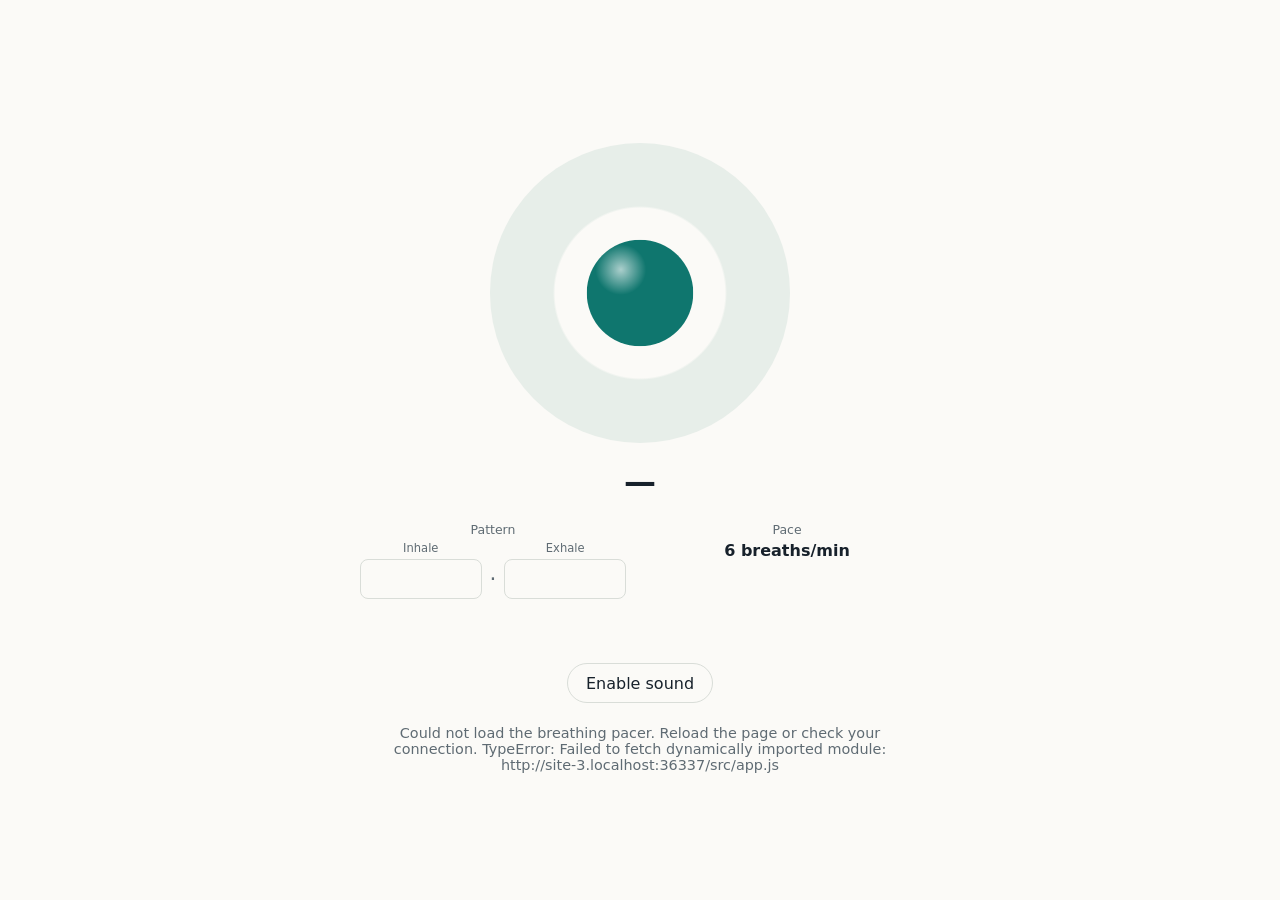
==== src/ui.html @ cf0b2e06 "rust-pwa: Rewrite the breathing pacer in Rust" ====
<!doctype html>
<html lang="en">
  <head>
    <meta charset="utf-8" />
    <meta name="viewport" content="width=device-width, initial-scale=1" />
    <meta
      name="description"
      content="A simple paced breathing PWA for calm, conscious breathing sessions."
    />
    <meta name="theme-color" content="#0f766e" />
    <title>Breath</title>
    <link rel="manifest" href="./manifest.webmanifest" />
    <link rel="icon" href="./icon.svg" type="image/svg+xml" />
    <link rel="apple-touch-icon" href="./icon-192.png" />
    <style>
      /* The author's original style.css, inline. `build.rs` copies this file
         into `dist/index.html` byte for byte, so an external stylesheet would
         be a second file in `dist/`, a second request, and a second thing the
         service worker has to keep alive for no gain.

         Two things Rust does not touch, and must not: the light and dark
         palettes and the reduced-motion rule. `prefers-color-scheme` is
         honoured here rather than read from Rust, because the orb is coloured
         by the custom property `var(--phase-color)`, which resolves against
         whichever set of values the stylesheet has in force. */
      :root {
        color-scheme: light dark;
        --inhale: #0f766e;
        --exhale: #d97706;
        --progress: #7d8b84;
        --background: #fbfaf7;
        --surface-muted: #e7eee9;
        --border: #d9ddd8;
        --text: #17212b;
        --muted: #5f6b73;
      }

      * {
        box-sizing: border-box;
      }

      html {
        min-height: 100%;
      }

      body {
        min-height: 100vh;
        margin: 0;
        background: var(--background);
        color: var(--text);
        font-family:
          Inter,
          ui-sans-serif,
          system-ui,
          -apple-system,
          BlinkMacSystemFont,
          "Segoe UI",
          sans-serif;
      }

      button,
      input {
        font: inherit;
      }

      button:focus-visible,
      input:focus-visible {
        outline: 3px solid #2563eb;
        outline-offset: 3px;
      }

      /* Kept from the original: a click on a number box should not select the
         label or start a drag, and the boxes are the only thing a user taps
         repeatedly while breathing. */
      button,
      input {
        touch-action: manipulation;
      }

      button {
        cursor: pointer;
      }

      .app-shell {
        width: min(100% - 32px, 560px);
        min-height: 100vh;
        margin: 0 auto;
        display: grid;
        gap: 20px;
        align-items: center;
        padding: 32px 0;
      }

      .pacer {
        display: grid;
        gap: 22px;
        justify-items: center;
        padding-top: 16px;
        text-align: center;
      }

      p {
        margin: 0;
      }

      .metrics span,
      .validation-message {
        color: var(--muted);
      }

      .breath-stage {
        min-height: 300px;
        display: grid;
        place-items: center;
      }

      .breath-ring {
        width: min(70vw, 300px);
        aspect-ratio: 1;
        display: grid;
        place-items: center;
        border-radius: 50%;
        background:
          radial-gradient(circle, var(--background) 0 40%, transparent 41%),
          conic-gradient(
            from -90deg,
            var(--progress) var(--phase-progress, 0%),
            var(--surface-muted) 0
          );
      }

      .breath-orb {
        width: 48%;
        aspect-ratio: 1;
        border-radius: 50%;
        background:
          radial-gradient(circle at 32% 28%, rgb(255 255 255 / 65%), transparent 24%),
          var(--phase-color, var(--inhale));
        transform: scale(var(--orb-scale, 0.74));
        transition:
          transform 160ms linear,
          background-color 160ms linear;
      }

      .phase-label {
        font-size: 2rem;
        font-weight: 700;
        line-height: 1.1;
      }

      .sound-button {
        min-height: 40px;
        border: 1px solid var(--border);
        border-radius: 999px;
        background: transparent;
        color: var(--text);
        cursor: pointer;
        padding: 8px 18px;
      }

      /* The button reports "Sound enabled" and stops accepting clicks, so it
         has to look like it. Not a change from the original's behaviour, only
         from its absence of a style. */
      .sound-button:disabled {
        opacity: 0.55;
        cursor: default;
      }

      .metrics {
        display: grid;
        grid-template-columns: repeat(2, minmax(0, 1fr));
        gap: 28px;
        width: 100%;
        text-align: center;
      }

      .metrics div {
        min-width: 0;
      }

      .metrics > div > span,
      .metrics strong {
        display: block;
      }

      .metrics > div > span {
        margin-bottom: 4px;
        font-size: 0.78rem;
      }

      .metrics strong {
        overflow-wrap: anywhere;
        font-size: 1rem;
        font-weight: 650;
      }

      .pattern-inputs {
        display: grid;
        grid-template-columns: minmax(0, 1fr) auto minmax(0, 1fr);
        gap: 8px;
        align-items: end;
      }

      .pattern-separator {
        color: var(--progress);
        font-size: 1.35rem;
        line-height: 40px;
      }

      label {
        display: grid;
        gap: 4px;
        min-width: 0;
        color: var(--muted);
        font-size: 0.72rem;
      }

      input {
        width: 100%;
        min-height: 40px;
        border: 1px solid var(--border);
        border-radius: 8px;
        background: transparent;
        color: var(--text);
        padding: 8px;
        text-align: center;
      }

      .validation-message {
        min-height: 1.4em;
        font-size: 0.9rem;
      }

      @media (max-width: 820px) {
        .app-shell {
          align-items: start;
        }
      }

      @media (max-width: 560px) {
        .app-shell {
          width: min(100% - 20px, 1040px);
          padding: 12px 0;
          gap: 12px;
        }

        .pacer {
          padding-inline: 0;
        }

        .breath-stage {
          min-height: 220px;
        }

        .phase-label {
          font-size: 1.75rem;
        }

        .metrics {
          grid-template-columns: 1fr;
        }
      }

      /* The orb stops easing and snaps between the values Rust writes. Nothing
         else moves on this page, so this is the whole of the reduced-motion
         treatment — the same rule, and the same reason, as the original. */
      @media (prefers-reduced-motion: reduce) {
        .breath-orb {
          transition: none;
        }
      }

      @media (prefers-color-scheme: dark) {
        :root {
          --inhale: #2dd4bf;
          --exhale: #f59e0b;
          --progress: #8d9a93;
          --background: #121714;
          --surface-muted: #26312d;
          --border: #3a4742;
          --text: #f4f7f5;
          --muted: #b8c3be;
        }
      }
    </style>
  </head>
  <body>
    <main class="app-shell">
      <section class="pacer" aria-label="Breathing pacer">
        <div class="breath-stage" aria-hidden="true">
          <div id="breath-ring" class="breath-ring">
            <div id="breath-orb" class="breath-orb"></div>
          </div>
        </div>

        <div class="readout" role="status" aria-live="polite">
          <p id="phase-label" class="phase-label">Inhale</p>
        </div>

        <div class="metrics" aria-label="Session details">
          <div>
            <span>Pattern</span>
            <div class="pattern-inputs">
              <label>
                <span>Inhale</span>
                <input
                  id="inhale-input"
                  type="number"
                  inputmode="numeric"
                  min="3"
                  max="10"
                  step="1"
                  autocomplete="off"
                />
              </label>
              <span class="pattern-separator" aria-hidden="true">·</span>
              <label>
                <span>Exhale</span>
                <input
                  id="exhale-input"
                  type="number"
                  inputmode="numeric"
                  min="3"
                  max="12"
                  step="1"
                  autocomplete="off"
                />
              </label>
            </div>
          </div>
          <div>
            <span>Pace</span>
            <strong id="pace-label">6 breaths/min</strong>
          </div>
        </div>

        <!-- One live region, kept in the DOM and emptied rather than hidden:
             a region that is removed stops being announced, so a pattern
             corrected back to valid would leave the old sentence on screen for
             a screen reader. Rust sets this to "" the moment the pattern is
             valid again. -->
        <p id="validation-message" class="validation-message" role="status" aria-live="polite"></p>

        <button id="sound-button" class="sound-button" type="button">
          Enable sound
        </button>
      </section>
    </main>
    <noscript>Breath needs JavaScript enabled to load the Rust WebAssembly application.</noscript>
    <script type="module">
      import('./app.js').then(m => m.default()).catch(error => { document.getElementById('phase-label').textContent = '—'; const message = document.createElement('p'); message.className = 'validation-message'; message.setAttribute('role', 'alert'); message.textContent = 'Could not load the breathing pacer. Reload the page or check your connection. ' + error; document.querySelector('.pacer').append(message); });
    </script>
  </body>
</html>
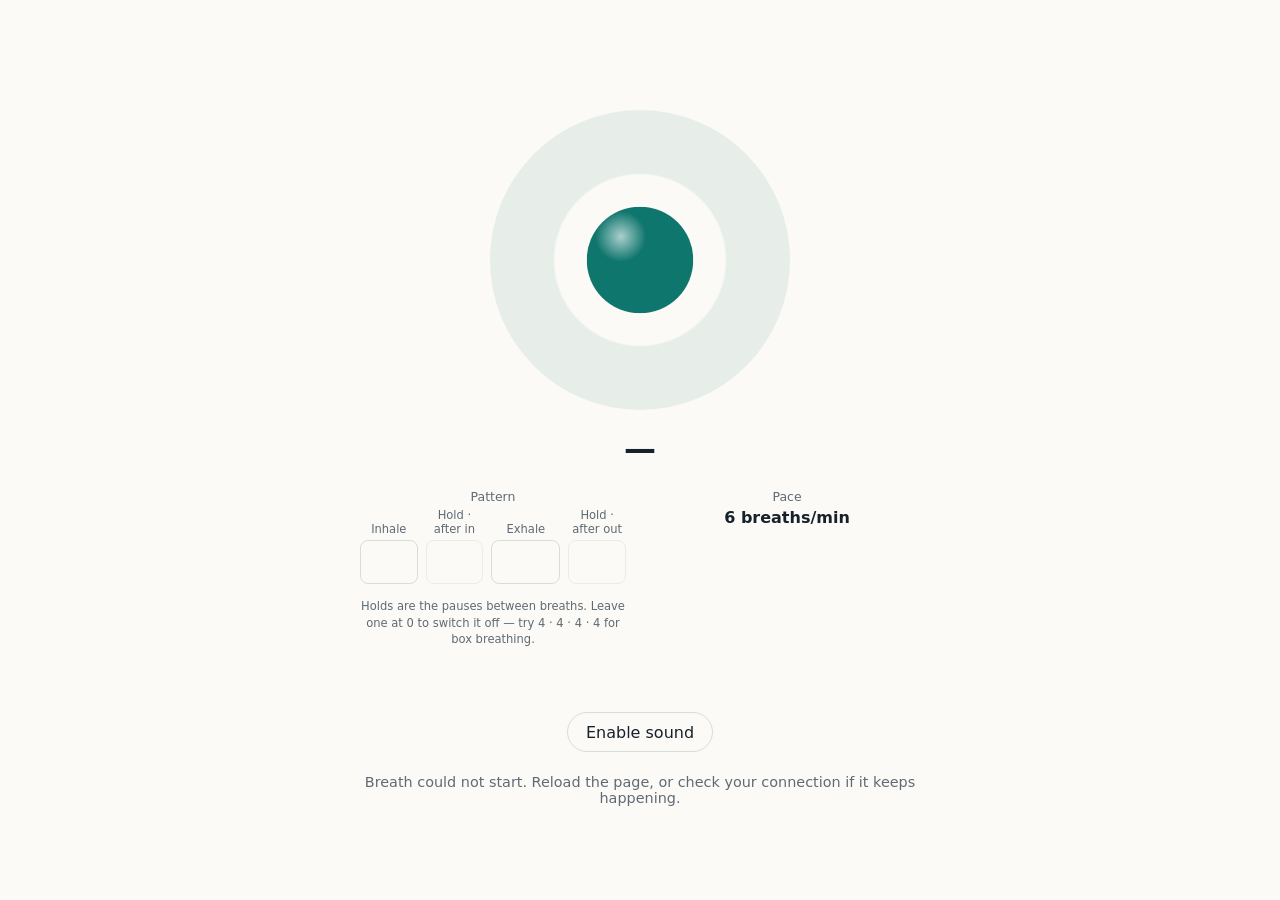
==== commit 4be8b2bc: "rust-pwa-hold: rust-pwa: Keep implementation vocabulary out of the interface" ====
--- a/src/ui.html
+++ b/src/ui.html
@@ -3,9 +3,13 @@
   <head>
     <meta charset="utf-8" />
     <meta name="viewport" content="width=device-width, initial-scale=1" />
+    <!-- The description is read by search engines and shown as the link text's
+         blurb, so it is written for someone deciding whether to open the page.
+         "PWA" is a term for developers and installers, not for the people this
+         line is for. -->
     <meta
       name="description"
-      content="A simple paced breathing PWA for calm, conscious breathing sessions."
+      content="A paced breathing timer for calm, conscious breathing sessions. Set an inhale and an exhale in seconds, follow the ring, and hear a tone at each change of phase."
     />
     <meta name="theme-color" content="#0f766e" />
     <title>Breath</title>
@@ -27,6 +31,10 @@
         color-scheme: light dark;
         --inhale: #0f766e;
         --exhale: #d97706;
+        /* A hold is neither colour. Deliberately desaturated and lighter than
+           both moving phases, so "not breathing right now" is visible without
+           reading the label. */
+        --hold: #64748b;
         --progress: #7d8b84;
         --background: #fbfaf7;
         --surface-muted: #e7eee9;
@@ -114,6 +122,18 @@
         place-items: center;
       }
 
+      /* The progress ring.
+
+         `--phase-progress` is how much of the circle the current phase has
+         swept, and it is painted in `--phase-colour`, which Rust sets per phase.
+         So the ring says *which phase* by its own colour, not only through the
+         label under it: a teal arc is filling, an amber arc is emptying, and a
+         slate arc — present only during a hold — is parked.
+
+         A hold does not sweep, it sits: the top hold holds the arc at full, the
+         bottom hold closes it from full back to empty so that the next inhale
+         begins at full rather than snapping one. That is why a four-phase cycle
+         still reads as one continuous arc rather than four separate sweeps. */
       .breath-ring {
         width: min(70vw, 300px);
         aspect-ratio: 1;
@@ -124,9 +144,17 @@
           radial-gradient(circle, var(--background) 0 40%, transparent 41%),
           conic-gradient(
             from -90deg,
-            var(--progress) var(--phase-progress, 0%),
+            var(--phase-colour, var(--inhale)) var(--phase-progress, 0%),
             var(--surface-muted) 0
           );
+      }
+
+      /* A hold is the absence of movement, so the orb must not ease into it:
+         under reduced motion it snaps, which is what makes a stationary orb
+         read as stationary rather than as a slow drift nobody can see. The
+         colour is still transitioned, because that transition is the cue. */
+      .breath-ring[data-holding="true"] .breath-orb {
+        transition: background-color 160ms linear;
       }
 
       .breath-orb {
@@ -194,17 +222,60 @@
         font-weight: 650;
       }
 
+      /* Four boxes, in the order the cycle runs: inhale, hold, exhale, hold.
+
+         No separators. The dot that separated inhale from exhale in the
+         two-box version cannot survive a fourth item — a four-item sequence
+         around a fixed separator wraps into a 3×2 grid with the dot orphaned in
+         the last cell, which is both uglier and less clear than nothing at all.
+         The labels already name the phases in order, so the row teaches the
+         sequence on its own, and a row of four equal boxes reads as one
+         pattern rather than as two pairs.
+
+         The exhale box is set slightly wider because its allowed range is the
+         longest (3–12 against the inhale's 3–10 and the holds' 0–20), and an
+         even split makes the widest field the one with least room. */
       .pattern-inputs {
         display: grid;
-        grid-template-columns: minmax(0, 1fr) auto minmax(0, 1fr);
-        gap: 8px;
+        grid-template-columns: 1fr 1fr 1.2fr 1fr;
+        gap: 10px 8px;
         align-items: end;
       }
 
-      .pattern-separator {
-        color: var(--progress);
-        font-size: 1.35rem;
-        line-height: 40px;
+      .pattern-caption {
+        grid-column: 1 / -1;
+        margin: 0 0 2px;
+        font-size: 0.72rem;
+        color: var(--muted);
+      }
+
+      /* A hold of zero is a valid, deliberate setting — "off" — so it gets a
+         visible resting state rather than looking like an unfilled field. The
+         label dims and the word "off" appears, which is also what tells a user
+         without reading anything that the box accepts zero on purpose. */
+      /* Both holds say "Hold", so the one at the bottom of a two-by-two grid is
+         ambiguous on a narrow screen. Naming them by position — which is also
+         how the app's own copy refers to them — removes the ambiguity without
+         adding a word to the wide layout, where the order already implies it. */
+      #hold-in-field span::after {
+        content: " · after in";
+      }
+
+      #hold-out-field span::after {
+        content: " · after out";
+      }
+
+      .hold[data-active="false"] input {
+        opacity: 0.5;
+      }
+
+      /* The hint spans the whole row rather than sitting in a grid cell. */
+      .pattern-hint {
+        grid-column: 1 / -1;
+        margin: 4px 0 0;
+        font-size: 0.72rem;
+        line-height: 1.45;
+        color: var(--muted);
       }
 
       label {
@@ -217,7 +288,7 @@
 
       input {
         width: 100%;
-        min-height: 40px;
+        min-height: 44px;
         border: 1px solid var(--border);
         border-radius: 8px;
         background: transparent;
@@ -261,6 +332,14 @@
         }
       }
 
+      /* Four boxes will not sit on one line at phone widths, so they pair up —
+         still in cycle order, reading down the left column then the right. */
+      @media (max-width: 430px) {
+        .pattern-inputs {
+          grid-template-columns: minmax(0, 1fr) minmax(0, 1fr);
+        }
+      }
+
       /* The orb stops easing and snaps between the values Rust writes. Nothing
          else moves on this page, so this is the whole of the reduced-motion
          treatment — the same rule, and the same reason, as the original. */
@@ -274,6 +353,7 @@
         :root {
           --inhale: #2dd4bf;
           --exhale: #f59e0b;
+          --hold: #94a3b8;
           --progress: #8d9a93;
           --background: #121714;
           --surface-muted: #26312d;
@@ -313,7 +393,22 @@
                   autocomplete="off"
                 />
               </label>
-              <span class="pattern-separator" aria-hidden="true">·</span>
+              <!-- A hold is a retention: the pause at the top of the inhale and
+                   at the bottom of the exhale. Zero is a real setting — it means
+                   the cycle has no hold in it — so the minimum is 0 and not 1,
+                   and the label says "off" when it is zero. -->
+              <label class="hold" id="hold-in-field" data-active="false">
+                <span>Hold</span>
+                <input
+                  id="hold-in-input"
+                  type="number"
+                  inputmode="numeric"
+                  min="0"
+                  max="20"
+                  step="1"
+                  autocomplete="off"
+                />
+              </label>
               <label>
                 <span>Exhale</span>
                 <input
@@ -326,6 +421,25 @@
                   autocomplete="off"
                 />
               </label>
+              <label class="hold" id="hold-out-field" data-active="false">
+                <span>Hold</span>
+                <input
+                  id="hold-out-input"
+                  type="number"
+                  inputmode="numeric"
+                  min="0"
+                  max="20"
+                  step="1"
+                  autocomplete="off"
+                />
+              </label>
+              <!-- The two holds are only meaningful once a breath exists, so
+                   they are announced as part of the pattern rather than as two
+                   more loose numbers. -->
+              <p class="hint pattern-hint">
+                Holds are the pauses between breaths. Leave one at 0 to switch it
+                off — try 4 · 4 · 4 · 4 for box breathing.
+              </p>
             </div>
           </div>
           <div>
@@ -346,9 +460,27 @@
         </button>
       </section>
     </main>
-    <noscript>Breath needs JavaScript enabled to load the Rust WebAssembly application.</noscript>
+    <!-- Only ever seen by someone whose browser has scripting switched off, so
+         it has to say what they are missing rather than how the app is built.
+         Naming the implementation here would be worse than useless: the reader
+         cannot act on it, and it makes the one message this person sees sound
+         like a developer's note rather than an explanation. Same rule as
+         everywhere else in the interface — the pacing, the sound cues and the
+         saved settings are described by what they do, never by what they are
+         made of. -->
+    <noscript>Breath needs JavaScript to run. The paced breathing timer, the sound cues at each phase change, and your saved pattern are all handled in this page — with it switched off, none of them can.</noscript>
+    <!-- The loader, and the whole of the page's JavaScript. It does exactly two
+         things: start the app, and — if that fails — say so in the user's own
+         terms.
+
+         Note what is *not* here. The failure message does not append the caught
+         `error`: a thrown dynamic-import failure is a JavaScript TypeError
+         naming the module specifier and the protocol, which is engineering
+         vocabulary shown to someone who cannot act on it and reads as noise.
+         The detail belongs in the console, where a developer will look for it,
+         so the console gets it and the page does not. -->
     <script type="module">
-      import('./app.js').then(m => m.default()).catch(error => { document.getElementById('phase-label').textContent = '—'; const message = document.createElement('p'); message.className = 'validation-message'; message.setAttribute('role', 'alert'); message.textContent = 'Could not load the breathing pacer. Reload the page or check your connection. ' + error; document.querySelector('.pacer').append(message); });
+      import('./app.js').then(m => m.default()).catch(error => { console.error(error); document.getElementById('phase-label').textContent = '—'; const message = document.createElement('p'); message.className = 'validation-message'; message.setAttribute('role', 'alert'); message.textContent = 'Breath could not start. Reload the page, or check your connection if it keeps happening.'; document.querySelector('.pacer').append(message); });
     </script>
   </body>
 </html>
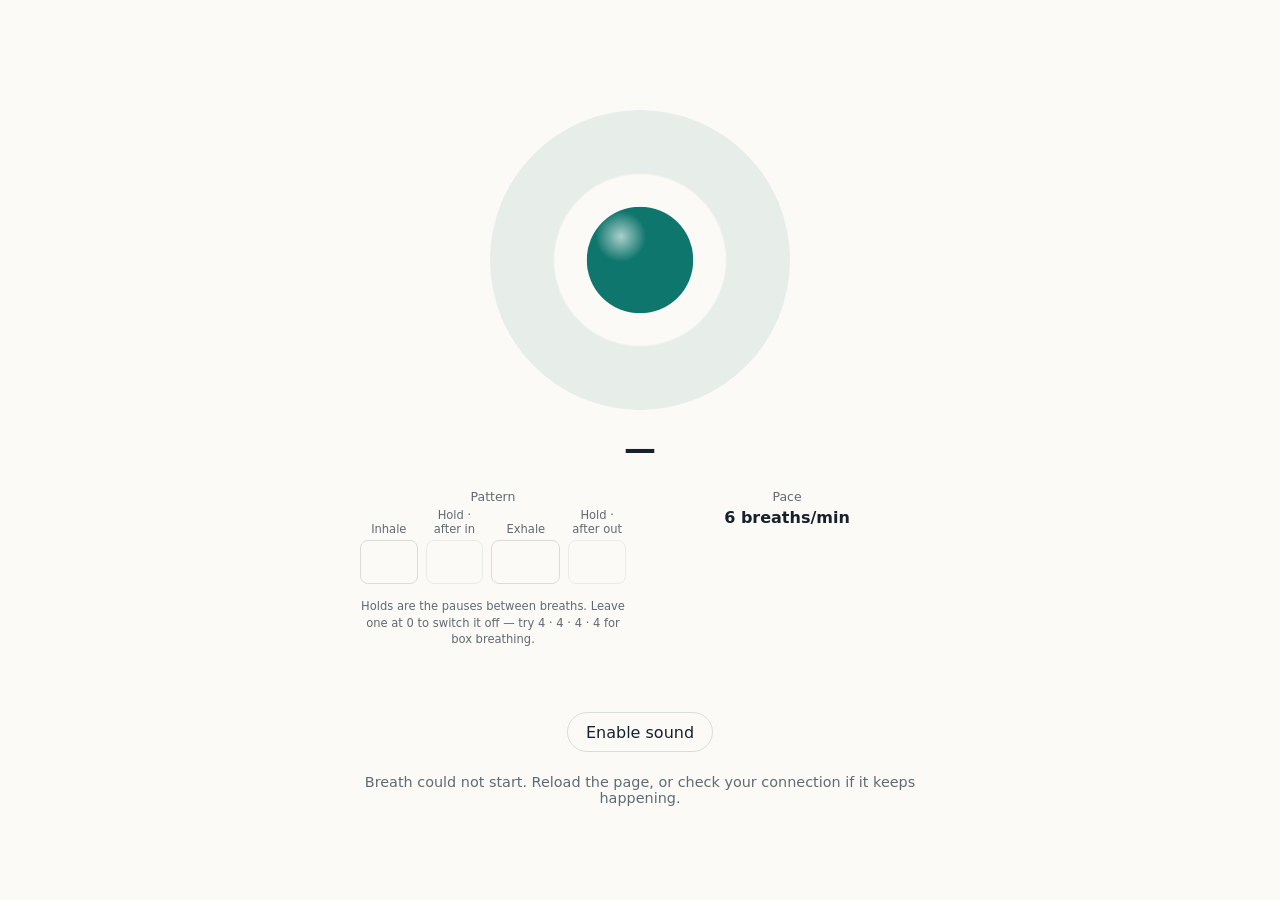
==== commit e9b663ce: "hold-out-empty-ring: Hold after the exhale keeps the empty ring" ====
--- a/src/ui.html
+++ b/src/ui.html
@@ -130,10 +130,10 @@
          label under it: a teal arc is filling, an amber arc is emptying, and a
          slate arc — present only during a hold — is parked.
 
-         A hold does not sweep, it sits: the top hold holds the arc at full, the
-         bottom hold closes it from full back to empty so that the next inhale
-         begins at full rather than snapping one. That is why a four-phase cycle
-         still reads as one continuous arc rather than four separate sweeps. */
+         A hold does not sweep, it sits — neither hold, and nothing on the dial
+         moves during either. The top hold parks the arc at full, the bottom
+         hold leaves it at empty, which is where the exhale ended. So a hold is
+         motionless in its entirety and only the colour says a hold is happening. */
       .breath-ring {
         width: min(70vw, 300px);
         aspect-ratio: 1;
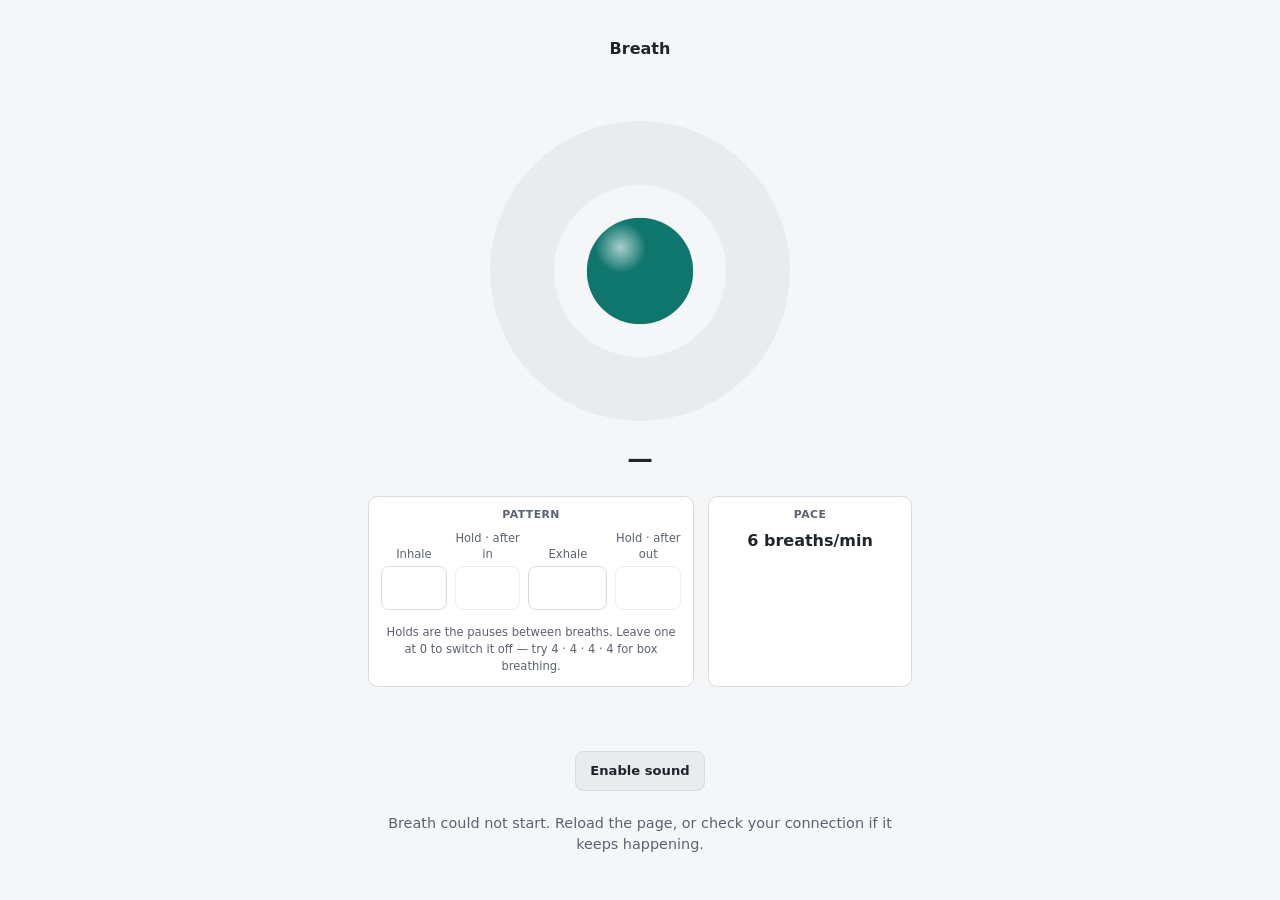
==== commit 22206a87: "bot-look: Style the shell with the rest of the origin's tokens" ====
--- a/src/ui.html
+++ b/src/ui.html
@@ -11,7 +11,12 @@
       name="description"
       content="A paced breathing timer for calm, conscious breathing sessions. Set an inhale and an exhale in seconds, follow the ring, and hear a tone at each change of phase."
     />
-    <meta name="theme-color" content="#0f766e" />
+    <!-- Two theme colours, one per scheme, so an installed app's status bar is
+         never a light bar on a dark page or the reverse until the user changes
+         their phone. The manifest deliberately carries no scheme variant it
+         cannot express, so these are what paint the browser's own chrome. -->
+    <meta name="theme-color" content="#0f1117" media="(prefers-color-scheme: dark)" />
+    <meta name="theme-color" content="#f5f6f8" media="(prefers-color-scheme: light)" />
     <title>Breath</title>
     <link rel="manifest" href="./manifest.webmanifest" />
     <link rel="icon" href="./icon.svg" type="image/svg+xml" />
@@ -22,25 +27,55 @@
          be a second file in `dist/`, a second request, and a second thing the
          service worker has to keep alive for no gain.
 
-         Two things Rust does not touch, and must not: the light and dark
-         palettes and the reduced-motion rule. `prefers-color-scheme` is
-         honoured here rather than read from Rust, because the orb is coloured
-         by the custom property `var(--phase-color)`, which resolves against
-         whichever set of values the stylesheet has in force. */
+         The greys are borrowed verbatim from the server this app is served
+         beside, so a page opened from the same origin does not look like a
+         different product. The names are that project's tokens unchanged: a page
+         restyled later reuses them instead of inventing a second set of
+         near-identical greys.
+
+         Dark is the default and light is the override, which is the reverse of
+         the `color-scheme: light dark` convention, and deliberate for the
+         reason `pwa_template` gives: `color-scheme` names the scheme the page
+         is *drawn* in, and a reader who has chosen nothing gets the one this
+         app was designed in.
+
+         Three things Rust does not touch, and must not: the light and dark
+         palettes, the reduced-motion rule, and the three phase colours.
+         `prefers-color-scheme` is honoured here rather than read from Rust,
+         because the orb is coloured by the custom property
+         `var(--phase-color)`, which resolves against whichever set of values the
+         stylesheet has in force.
+
+         The phase colours are the one part of this palette that is this app's
+         own. Inhale and exhale must stay distinguishable at a glance and hold
+         must read as neither, so they cannot be folded into the neutral greys:
+         these three are the interface. They are tuned for contrast against
+         `--bg` in both schemes rather than carried over from the original's
+         teal, which sat far too close to this background to work here. */
       :root {
-        color-scheme: light dark;
-        --inhale: #0f766e;
-        --exhale: #d97706;
-        /* A hold is neither colour. Deliberately desaturated and lighter than
-           both moving phases, so "not breathing right now" is visible without
-           reading the label. */
-        --hold: #64748b;
-        --progress: #7d8b84;
-        --background: #fbfaf7;
-        --surface-muted: #e7eee9;
-        --border: #d9ddd8;
-        --text: #17212b;
-        --muted: #5f6b73;
+        color-scheme: dark;
+        --font: system-ui, -apple-system, "Segoe UI", Roboto, "Helvetica Neue", Arial,
+          sans-serif;
+        --mono: ui-monospace, SFMono-Regular, Menlo, Consolas, "Liberation Mono",
+          monospace;
+        --bg: #0f1117;
+        --surface: #171a23;
+        --surface2: #20242f;
+        --input-bg: #12141b;
+        --fg: #e4e7ec;
+        --muted: #8d94a3;
+        --accent: #5fd38a;
+        --accent-fg: #0c1a12;
+        --link: #79b8ff;
+        --border: #2b303c;
+        --danger: #ef6a6a;
+        /* A hold is neither colour: desaturated, and lighter than the two
+           moving phases, so "not breathing right now" is visible without
+           reading the label. The inhale and exhale are the same green and amber
+           as the original, only lightened for a dark background. */
+        --inhale: #34d399;
+        --exhale: #fbbf24;
+        --hold: #94a3b8;
       }
 
       * {
@@ -53,50 +88,57 @@
 
       body {
         min-height: 100vh;
-        margin: 0;
-        background: var(--background);
-        color: var(--text);
-        font-family:
-          Inter,
-          ui-sans-serif,
-          system-ui,
-          -apple-system,
-          BlinkMacSystemFont,
-          "Segoe UI",
-          sans-serif;
+        margin: 0 auto;
+        max-width: 46rem;
+        padding: 0 .75rem;
+        background: var(--bg);
+        color: var(--fg);
+        font-family: var(--font);
+        font-size: 13.5px;
+        line-height: 1.4;
       }
 
       button,
       input {
         font: inherit;
+        touch-action: manipulation;
       }
 
       button:focus-visible,
       input:focus-visible {
-        outline: 3px solid #2563eb;
+        outline: 3px solid var(--link);
         outline-offset: 3px;
-      }
-
-      /* Kept from the original: a click on a number box should not select the
-         label or start a drag, and the boxes are the only thing a user taps
-         repeatedly while breathing. */
-      button,
-      input {
-        touch-action: manipulation;
       }
 
       button {
         cursor: pointer;
       }
 
+      /* The title, set the way every other page on this origin sets its own:
+         a small, semibold `h1`. The ring below it is the interface, so the
+         title is a quiet label at the top rather than a display heading — and
+         it is what tells an installed app which of seven on this origin is
+         open. */
+      .app-title {
+        margin: 0;
+        text-align: center;
+        font-size: 1rem;
+        font-weight: 600;
+        color: var(--fg);
+      }
+
+      /* The app is one column of controls, so it is centred on bot's own
+         measure rather than on a width invented here — 46rem is what every
+         other page on this origin is set to, and a narrower column would make
+         this page look like a different product at the same window size. */
       .app-shell {
-        width: min(100% - 32px, 560px);
+        width: min(100%, 34rem);
         min-height: 100vh;
         margin: 0 auto;
         display: grid;
-        gap: 20px;
+        gap: 16px;
         align-items: center;
-        padding: 32px 0;
+        padding: 24px 0 32px;
       }
 
       .pacer {
@@ -141,11 +183,11 @@
         place-items: center;
         border-radius: 50%;
         background:
-          radial-gradient(circle, var(--background) 0 40%, transparent 41%),
+          radial-gradient(circle, var(--bg) 0 40%, transparent 41%),
           conic-gradient(
             from -90deg,
             var(--phase-colour, var(--inhale)) var(--phase-progress, 0%),
-            var(--surface-muted) 0
+            var(--surface2) 0
           );
       }
 
@@ -170,20 +212,39 @@
           background-color 160ms linear;
       }
 
+      /* The phase is the one word on this page worth shouting, so it is the one
+         thing set larger than the surrounding type. Its weight matches the
+         `h1` the other apps set their titles at, so the two read as the same
+         kind of heading. */
       .phase-label {
-        font-size: 2rem;
-        font-weight: 700;
-        line-height: 1.1;
-      }
-
+        font-size: 1.6rem;
+        font-weight: 600;
+        line-height: 1.2;
+      }
+
+      /* A quiet, bordered control — the same shape every other button on this
+         origin has, rather than the original's bare outlined pill. */
       .sound-button {
         min-height: 40px;
+        font-size: 0.82rem;
+        font-weight: 600;
+        color: var(--fg);
+        background: var(--surface2);
         border: 1px solid var(--border);
-        border-radius: 999px;
-        background: transparent;
-        color: var(--text);
+        border-radius: 0.5rem;
+        padding: 0.28rem 0.9rem;
         cursor: pointer;
-        padding: 8px 18px;
+        transition:
+          background 0.15s,
+          border-color 0.15s;
+      }
+
+      .sound-button:hover {
+        border-color: var(--muted);
+      }
+
+      .sound-button:active {
+        filter: brightness(0.9);
       }
 
       /* The button reports "Sound enabled" and stops accepting clicks, so it
@@ -194,16 +255,24 @@
         cursor: default;
       }
 
+      /* The session details, in one panel rather than two loose columns: bot draws
+         every block of related fields the same way — a `--surface` box with a
+         `--border` rule and a `.6rem` radius — so a reader who has used one page
+         on this origin already knows what this one is. */
       .metrics {
         display: grid;
-        grid-template-columns: repeat(2, minmax(0, 1fr));
-        gap: 28px;
+        grid-template-columns: minmax(0, 1.6fr) minmax(0, 1fr);
+        gap: 14px;
         width: 100%;
+      }
+
+      .metrics > div {
+        min-width: 0;
+        background: var(--surface);
+        border: 1px solid var(--border);
+        border-radius: 0.6rem;
+        padding: 10px 12px 12px;
         text-align: center;
-      }
-
-      .metrics div {
-        min-width: 0;
       }
 
       .metrics > div > span,
@@ -211,15 +280,21 @@
         display: block;
       }
 
+      /* The panel's heading: the same small, spaced, muted label bot sets on
+         every section, so it reads as a section name and not as a caption. */
       .metrics > div > span {
-        margin-bottom: 4px;
-        font-size: 0.78rem;
+        margin-bottom: 8px;
+        font-size: 0.68rem;
+        font-weight: 600;
+        text-transform: uppercase;
+        letter-spacing: 0.04em;
+        color: var(--muted);
       }
 
       .metrics strong {
         overflow-wrap: anywhere;
         font-size: 1rem;
-        font-weight: 650;
+        font-weight: 600;
       }
 
       /* Four boxes, in the order the cycle runs: inhale, hold, exhale, hold.
@@ -286,15 +361,26 @@
         font-size: 0.72rem;
       }
 
+      /* The number boxes carry the same field styling as every other input on
+         this origin: a filled `--input-bg` panel inside the `--surface` box it
+         sits in, so the four read as fields in a panel rather than as four
+         floating outlines on the page background. */
       input {
         width: 100%;
         min-height: 44px;
+        font-size: 0.82rem;
+        font-family: var(--mono);
+        color: var(--fg);
+        background: var(--input-bg);
         border: 1px solid var(--border);
-        border-radius: 8px;
-        background: transparent;
-        color: var(--text);
+        border-radius: 0.5rem;
         padding: 8px;
         text-align: center;
+      }
+
+      input:focus {
+        outline: none;
+        border-color: var(--accent);
       }
 
       .validation-message {
@@ -310,8 +396,7 @@
 
       @media (max-width: 560px) {
         .app-shell {
-          width: min(100% - 20px, 1040px);
-          padding: 12px 0;
+          padding: 16px 0;
           gap: 12px;
         }
 
@@ -324,7 +409,7 @@
         }
 
         .phase-label {
-          font-size: 1.75rem;
+          font-size: 1.4rem;
         }
 
         .metrics {
@@ -349,23 +434,32 @@
         }
       }
 
-      @media (prefers-color-scheme: dark) {
+      @media (prefers-color-scheme: light) {
         :root {
-          --inhale: #2dd4bf;
-          --exhale: #f59e0b;
-          --hold: #94a3b8;
-          --progress: #8d9a93;
-          --background: #121714;
-          --surface-muted: #26312d;
-          --border: #3a4742;
-          --text: #f4f7f5;
-          --muted: #b8c3be;
+          color-scheme: light;
+          --bg: #f5f6f8;
+          --surface: #ffffff;
+          --surface2: #e9ebee;
+          --input-bg: #ffffff;
+          --fg: #20242b;
+          --muted: #5b6270;
+          --accent: #0b8a4e;
+          --accent-fg: #ffffff;
+          --link: #0a5bd3;
+          --border: #d8dce2;
+          --danger: #c23434;
+          /* The darker halves of the original's phase palette, which are the
+             ones legible against a light background. */
+          --inhale: #0f766e;
+          --exhale: #b45309;
+          --hold: #64748b;
         }
       }
     </style>
   </head>
   <body>
     <main class="app-shell">
+      <h1 class="app-title">Breath</h1>
       <section class="pacer" aria-label="Breathing pacer">
         <div class="breath-stage" aria-hidden="true">
           <div id="breath-ring" class="breath-ring">
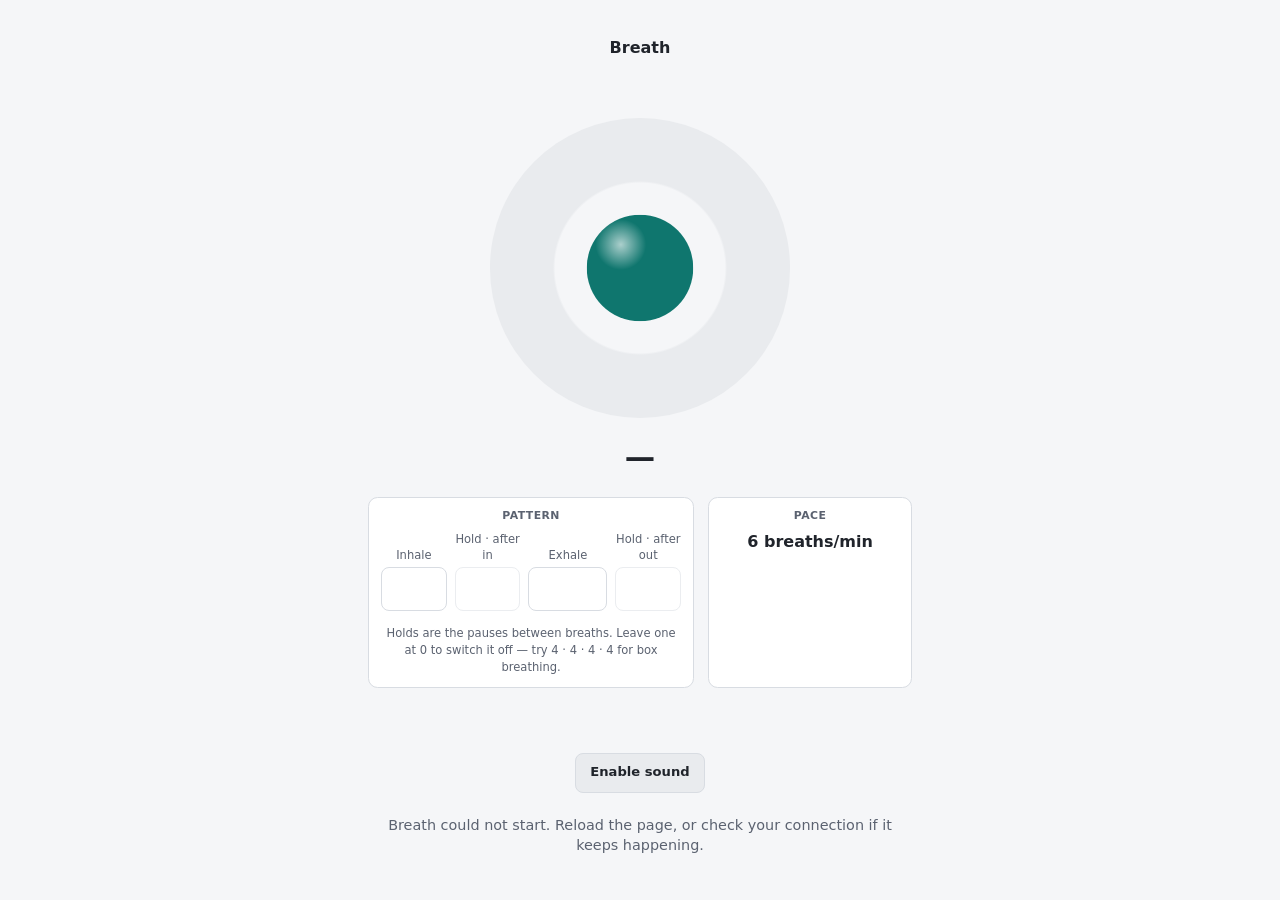
==== commit 4b8e4bb5: "phase-readout-size: Give the phase word its size back" ====
--- a/src/ui.html
+++ b/src/ui.html
@@ -212,14 +212,24 @@
           background-color 160ms linear;
       }
 
-      /* The phase is the one word on this page worth shouting, so it is the one
-         thing set larger than the surrounding type. Its weight matches the
-         `h1` the other apps set their titles at, so the two read as the same
-         kind of heading. */
+      /* The phase is the one word on this page worth shouting, so it is the one thing
+         set larger than the surrounding type.
+
+         Its size is not the `h1`'s, and matching that was a mistake worth
+         recording. This label is read while looking *at the ring*, at arm's
+         length and half a pace from where the eyes already are — the user is
+         following their breath, not reading a page. It was 2rem and it stays
+         near there: shrinking it to 1.6rem to agree with the title this app
+         carries at the top cost legibility exactly where it matters, to buy a
+         consistency no one was asking about. The title agrees with the other
+         apps; this does not, because it is not doing the title's job.
+
+         The weight does match: 600 is what every other heading here wears, and
+         weight is the part that reads as the same hand at a glance. */
       .phase-label {
-        font-size: 1.6rem;
+        font-size: 1.9rem;
         font-weight: 600;
-        line-height: 1.2;
+        line-height: 1.15;
       }
 
       /* A quiet, bordered control — the same shape every other button on this
@@ -409,7 +419,7 @@
         }
 
         .phase-label {
-          font-size: 1.4rem;
+          font-size: 1.65rem;
         }
 
         .metrics {
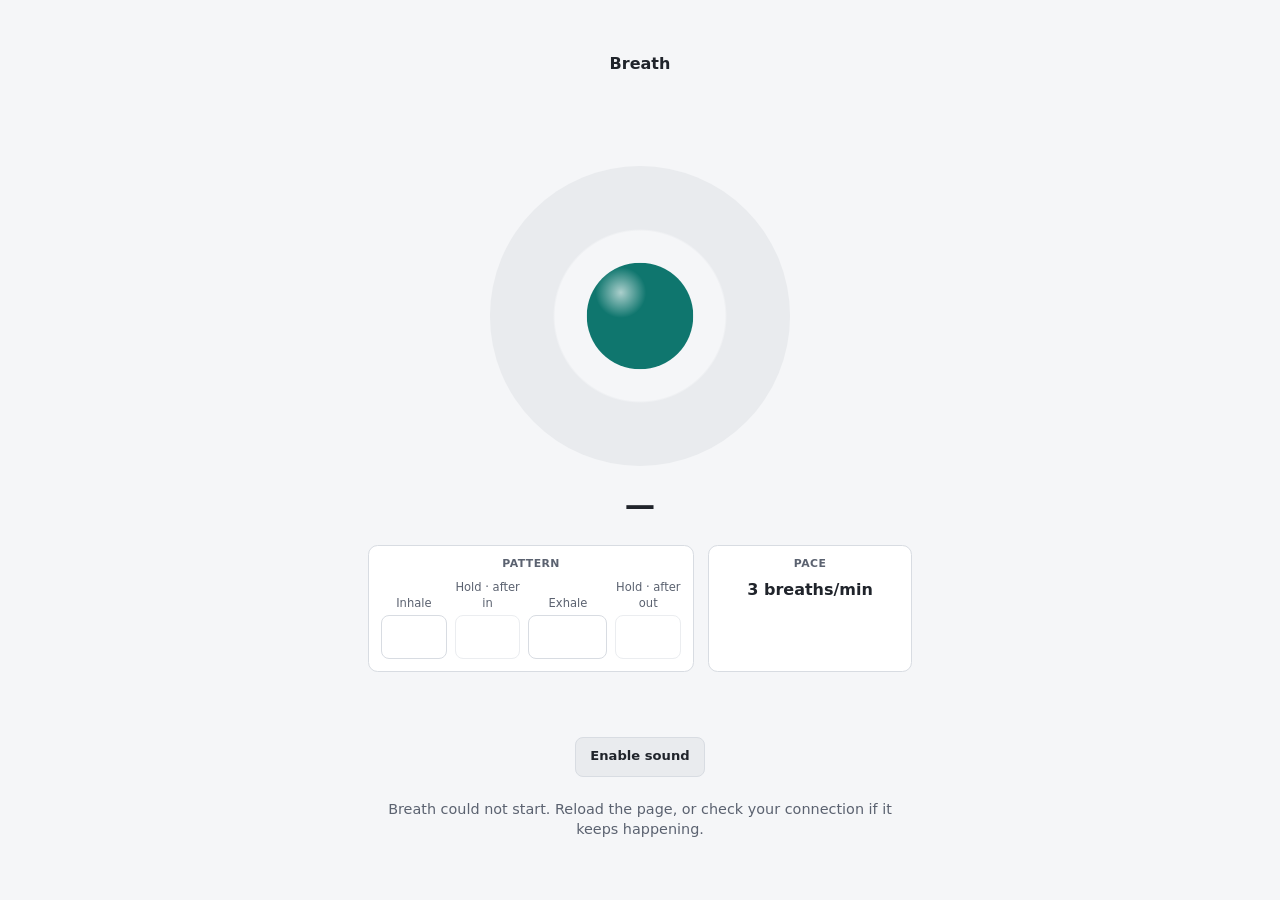
==== commit 7a7ee9af: "holds-hint-default-4781: Drop the hold hint and open on 4-7-8-1" ====
--- a/src/ui.html
+++ b/src/ui.html
@@ -352,15 +352,6 @@
 
       .hold[data-active="false"] input {
         opacity: 0.5;
-      }
-
-      /* The hint spans the whole row rather than sitting in a grid cell. */
-      .pattern-hint {
-        grid-column: 1 / -1;
-        margin: 4px 0 0;
-        font-size: 0.72rem;
-        line-height: 1.45;
-        color: var(--muted);
       }
 
       label {
@@ -537,18 +528,11 @@
                   autocomplete="off"
                 />
               </label>
-              <!-- The two holds are only meaningful once a breath exists, so
-                   they are announced as part of the pattern rather than as two
-                   more loose numbers. -->
-              <p class="hint pattern-hint">
-                Holds are the pauses between breaths. Leave one at 0 to switch it
-                off — try 4 · 4 · 4 · 4 for box breathing.
-              </p>
             </div>
           </div>
           <div>
             <span>Pace</span>
-            <strong id="pace-label">6 breaths/min</strong>
+            <strong id="pace-label">3 breaths/min</strong>
           </div>
         </div>
 
